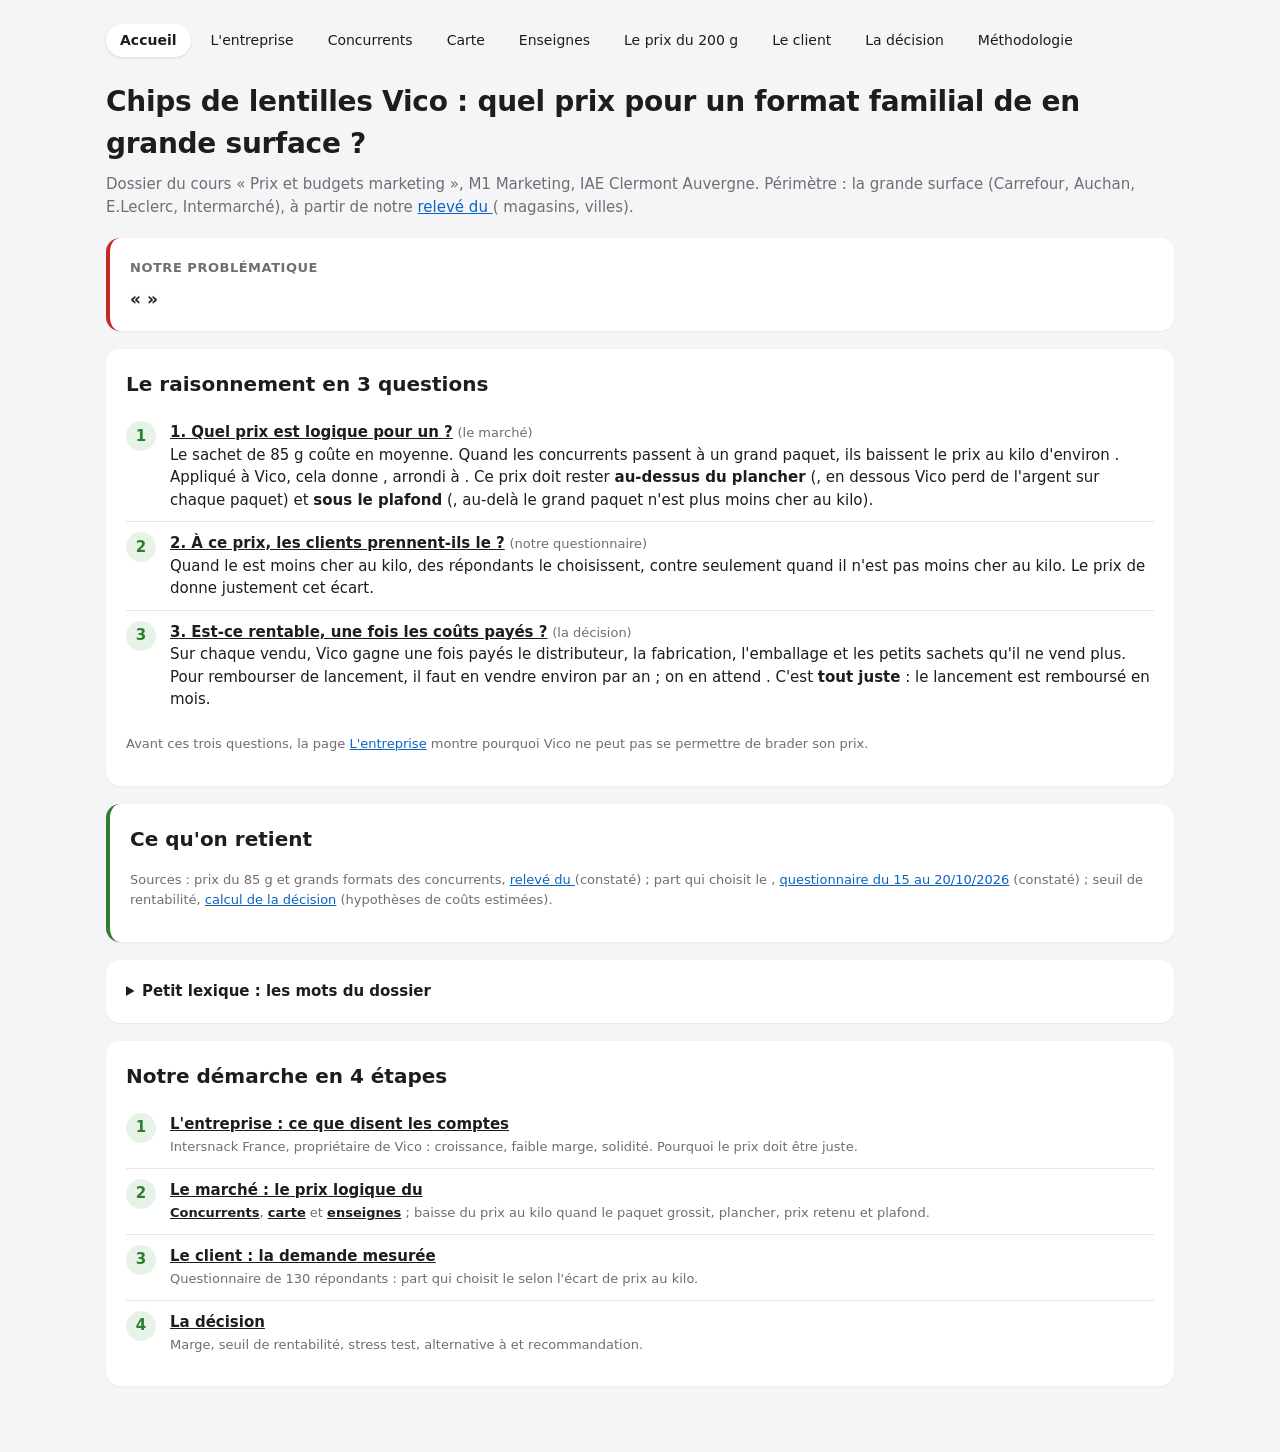
==== index.html @ 5798e936 "index : encarts explicatifs « En clair » Co-Authored-By: Claude Opus 5.5 <noreply@anthropic.com>" ====
<!doctype html>
<html lang="fr">
<head>
<meta charset="utf-8">
<meta name="viewport" content="width=device-width,initial-scale=1">
<title>Vico chips de lentilles — prix d'un format familial</title>
<link rel="stylesheet" href="assets/style.css">
<script src="assets/donnees.js"></script>
<script src="assets/config.js"></script>
<script src="assets/resultats.js"></script>
<script src="assets/app.js"></script>
</head>
<body>
<div class="wrap">
  <h1>Chips de lentilles Vico : quel prix pour un format familial de <span class="g200"></span> en grande surface ?</h1>
  <p class="lead">Dossier du cours « Prix et budgets marketing », M1 Marketing, IAE Clermont Auvergne. Périmètre : la grande surface (Carrefour, Auchan, E.Leclerc, Intermarché), à partir de notre <a href="methodologie.html#releve">relevé du <span class="d"></span></a> (<span class="nMag"></span> magasins, <span class="nVil"></span> villes).</p>

  <div class="card problem">
    <h3>Notre problématique</h3>
    <q class="question" id="question"></q>
  </div>

  <div class="card">
    <h2>Le raisonnement en 3 questions</h2>
    <ol class="steps">
      <li><a href="format-familial.html">1. Quel prix est logique pour un <b data-v="g200"></b> ?</a> <span class="note">(le marché)</span><br>Le sachet de 85 g coûte <b data-v="p85"></b> en moyenne. Quand les concurrents passent à un grand paquet, ils baissent le prix au kilo d'environ <b data-v="baisse"></b>. Appliqué à Vico, cela donne <b data-v="tendance"></b>, arrondi à <b data-v="p200"></b>. Ce prix doit rester <b>au-dessus du plancher</b> (<b data-v="plancher"></b>, en dessous Vico perd de l'argent sur chaque paquet) et <b>sous le plafond</b> (<b data-v="plafond"></b>, au-delà le grand paquet n'est plus moins cher au kilo).</li>
      <li><a href="client.html">2. À ce prix, les clients prennent-ils le <b data-v="g200"></b> ?</a> <span class="note">(notre questionnaire)</span><br>Quand le <b data-v="g200"></b> est <b data-v="ecartB"></b> moins cher au kilo, <b data-v="partB"></b> des répondants le choisissent, contre <b data-v="partA"></b> seulement quand il n'est pas moins cher au kilo. Le prix de <b data-v="p200"></b> donne justement cet écart.</li>
      <li><a href="decision.html">3. Est-ce rentable, une fois les coûts payés ?</a> <span class="note">(la décision)</span><br>Sur chaque <b data-v="g200"></b> vendu, Vico gagne <b data-v="gain"></b> une fois payés le distributeur, la fabrication, l'emballage et les petits sachets qu'il ne vend plus. Pour rembourser <b data-v="cf"></b> de lancement, il faut en vendre environ <b data-v="seuilk"></b> par an ; on en attend <b data-v="volume"></b>. C'est <b>tout juste</b> : le lancement est remboursé en <b data-v="mois"></b> mois.</li>
    </ol>
    <p class="note">Avant ces trois questions, la page <a href="entreprise.html">L'entreprise</a> montre pourquoi Vico ne peut pas se permettre de brader son prix.</p>
  </div>

  <div class="grid g4" id="kpis"></div>

  <div class="card verdict">
    <h2>Ce qu'on retient</h2>
    <p id="retenir" style="font-size:16px"></p>
    <p class="note">Sources : prix du 85 g et grands formats des concurrents, <a href="methodologie.html#releve">relevé du <span class="d"></span></a> (constaté) ; part qui choisit le <span class="g200"></span>, <a href="client.html">questionnaire du 15 au 20/10/2026</a> (constaté) ; seuil de rentabilité, <a href="decision.html">calcul de la décision</a> (hypothèses de coûts estimées).</p>
  </div>

  <div class="card">
    <details class="lexique">
      <summary>Petit lexique : les mots du dossier</summary>
      <dl>
        <dt>Prix au kilo</dt><dd>Prix du paquet ÷ son poids. C'est ce qui permet de comparer un paquet de 85 g et un paquet de 200 g. Exemple : 85 g à <b data-v="p85"></b> = <b data-v="kg85b"></b>.</dd>
        <dt>Écart au kilo</dt><dd>De combien le <b data-v="g200"></b> est moins cher (ou plus cher) au kilo que le 85 g. À <b data-v="p200"></b>, il est <b data-v="ecart"></b> moins cher.</dd>
        <dt>Plancher</dt><dd>Prix en dessous duquel Vico perd de l'argent sur chaque paquet (il vient des <b>coûts</b>).</dd>
        <dt>Plafond</dt><dd>Prix au-delà duquel le grand paquet n'est plus moins cher au kilo que le petit (il vient du <b>prix du 85 g</b>).</dd>
        <dt>Marge du distributeur</dt><dd>Ce que garde le supermarché sur le prix payé par le client.</dd>
        <dt>Cannibalisation</dt><dd>Quand un client achète le <b data-v="g200"></b> au lieu du 85 g qu'il aurait acheté : Vico perd la marge de ce petit sachet.</dd>
        <dt>Seuil de rentabilité</dt><dd>Nombre de paquets à vendre pour rembourser les coûts de lancement.</dd>
        <dt>Stress test</dt><dd>On refait le calcul en imaginant qu'on s'est trompé (coûts plus élevés, moins de ventes…) pour voir si le projet tient encore.</dd>
        <dt>p (p-value)</dt><dd>Probabilité qu'une différence observée dans le questionnaire soit due au hasard. Sous 0,05, on considère la différence comme réelle.</dd>
      </dl>
    </details>
  </div>

  <div class="card">
    <h2>Notre démarche en 4 étapes</h2>
    <ol class="steps">
      <li><a href="entreprise.html">L'entreprise : ce que disent les comptes</a><br><span class="note">Intersnack France, propriétaire de Vico : croissance, faible marge, solidité. Pourquoi le prix doit être juste.</span></li>
      <li><a href="format-familial.html">Le marché : le prix logique du <span class="g200"></span></a><br><span class="note"><a href="concurrents.html">Concurrents</a>, <a href="carte.html">carte</a> et <a href="enseignes.html">enseignes</a> ; baisse du prix au kilo quand le paquet grossit, plancher, prix retenu et plafond.</span></li>
      <li><a href="client.html">Le client : la demande mesurée</a><br><span class="note">Questionnaire de 130 répondants : part qui choisit le <span class="g200"></span> selon l'écart de prix au kilo.</span></li>
      <li><a href="decision.html">La décision</a><br><span class="note">Marge, seuil de rentabilité, stress test, alternative à <span class="p399"></span> et recommandation.</span></li>
    </ol>
  </div>
</div>
<script>
const R = modele();
document.querySelectorAll('.d').forEach(e => e.textContent = DATA.date);
document.querySelectorAll('.g200').forEach(e => e.textContent = G200 + ' g');
document.querySelectorAll('.nMag').forEach(e => e.textContent = DATA.magasins.length);
document.querySelectorAll('.nVil').forEach(e => e.textContent = DATA.villes.length);
document.querySelectorAll('.p399').forEach(e => e.textContent = eur(Math.ceil(T_CHIPS.prix * 10) / 10 - 0.01));
document.getElementById('question').textContent = `À quel prix Vico doit-elle vendre un format familial de ${G200} g de ses chips de lentilles en grande surface, et combien doit-elle en vendre pour que ce soit rentable ?`;

const marge = R.volume / R.seuil - 1;   // de combien les ventes attendues dépassent le seuil
const tient = R.resultat < 0 ? 'la rentabilité n\'est pas atteinte' : marge < 0.1 ? 'la rentabilité tient à peine' : 'la rentabilité est atteinte, avec une marge de sécurité limitée';
document.getElementById('retenir').innerHTML =
  `En grande surface, le sachet de 85 g coûte <b>${eur(PRIX85)}</b> en moyenne (${L_RELEVE()}). ` +
  `D'après les grands formats des concurrents, un ${G200} g logique coûte <b>${eur(CONFIG.PRIX_200)}</b>, soit ${pcta(ecArr(R.ecart))} de ${R.ecart < 0 ? 'moins' : 'plus'} au kilo. ` +
  `À cet écart, <b>${pcta(R.part)}</b> des acheteurs choisissent le ${G200} g (${L_QUEST()}). ` +
  `Mais il faut en vendre environ <b>${nb(Math.round(R.seuil / 1000) * 1000)}</b> par an pour couvrir le lancement : ${tient}, d'où notre recommandation d'un <b>test en magasin</b>.`;

document.getElementById('kpis').innerHTML = [
  [eur(PRIX85), 'Prix moyen du Vico 85 g', `${eur(KG85)}/kg, ${L_RELEVE()}`],
  [eur(CONFIG.PRIX_200), `Prix retenu pour le ${G200} g`, `${pct(ecArr(R.ecart))} au kilo ; tendance des concurrents : ${eur(T_TOUS.prix)}`],
  [pcta(R.part), `Choisissent le ${G200} g`, `à ${pct(ecArr(R.pm.version.ecart))} au kilo (version ${R.pm.version.id}, ${L_QUEST('questionnaire')})`],
  [nb(R.seuil), 'Seuil de rentabilité (sachets par an)', `<span class="${R.resultat >= 0 ? 'ok' : 'ko'}">résultat prévu ${R.resultat >= 0 ? '+' : '−'}${nb(Math.abs(R.resultat))} €</span>`]
].map(([a, b, c]) => `<div class="card kpi"><div class="v">${a}</div><div class="l">${b}</div><div class="s">${c}</div></div>`).join('');
</script>
</body>
</html>
---- assets/style.css ----
:root{
  --bg:#f5f5f7; --card:#fff; --ink:#1d1d1f; --muted:#6e6e73; --line:#e5e5ea;
  --accent:#2f7d32; --accent-soft:#e8f3e8; --vico:#c62828;
  --direct:#2e7d32; --indirect:#1565c0; --substitut:#ef6c00; --ref:#c62828;
  --good:#2e7d32; --bad:#c62828;
}
*{box-sizing:border-box}
body{margin:0;background:var(--bg);color:var(--ink);font-family:system-ui,-apple-system,"Segoe UI",sans-serif;font-size:15px;line-height:1.5}
.wrap{max-width:1100px;margin:0 auto;padding:24px 16px 48px}
nav.top{display:flex;flex-wrap:wrap;gap:6px;margin-bottom:24px}
nav.top a{padding:6px 14px;border-radius:999px;color:var(--ink);text-decoration:none;font-size:14px}
nav.top a:hover{background:#e8e8ed}
nav.top a.on{background:#fff;font-weight:600;box-shadow:0 1px 3px rgba(0,0,0,.12)}
h1{font-size:28px;margin:0 0 8px;letter-spacing:-.01em}
h2{font-size:20px;margin:0 0 12px}
h3{font-size:13px;text-transform:uppercase;letter-spacing:.04em;color:var(--muted);margin:0 0 10px}
p.lead{color:var(--muted);margin:0 0 20px}
.card{background:var(--card);border-radius:14px;padding:20px;margin-bottom:18px;box-shadow:0 1px 2px rgba(0,0,0,.05)}
.grid{display:grid;gap:18px}
.g2{grid-template-columns:repeat(auto-fit,minmax(320px,1fr))}
.g3{grid-template-columns:repeat(auto-fit,minmax(240px,1fr))}
.g4{grid-template-columns:repeat(auto-fit,minmax(200px,1fr))}
.kpi .v{font-size:28px;font-weight:700;letter-spacing:-.02em}
.kpi .l{color:var(--muted);font-size:13px}
.kpi .s{font-size:13px;margin-top:4px}
.problem{border-left:4px solid var(--vico);background:#fff}
.problem q{font-size:17px;font-weight:600;quotes:"« " " »"}
.tag{display:inline-block;padding:1px 8px;border-radius:999px;font-size:12px;font-weight:600}
.t-ref{background:#fdecea;color:var(--ref)} .t-direct{background:#e8f3e8;color:var(--direct)}
.t-indirect{background:#e3eefb;color:var(--indirect)} .t-substitut{background:#fff1e0;color:var(--substitut)}
table{width:100%;border-collapse:collapse;font-size:14px}
th,td{padding:7px 8px;border-bottom:1px solid var(--line);text-align:left;vertical-align:top}
th{font-size:12px;text-transform:uppercase;letter-spacing:.03em;color:var(--muted);font-weight:600}
td.n,th.n{text-align:right;font-variant-numeric:tabular-nums}
tr.vico td{background:#fff5f5;font-weight:600}
.scroll{overflow-x:auto}
.controls{display:flex;flex-wrap:wrap;gap:12px;align-items:end;margin-bottom:14px}
.controls label{font-size:12px;color:var(--muted);display:flex;flex-direction:column;gap:4px}
select,input[type=number]{font:inherit;padding:6px 8px;border:1px solid var(--line);border-radius:8px;background:#fff}
#map{height:520px;border-radius:12px}
.chart{position:relative;height:420px}
.chart.sm{height:300px}
.note{font-size:13px;color:var(--muted)}
.steps{counter-reset:s;list-style:none;padding:0;margin:0}
.steps li{counter-increment:s;padding:10px 0 10px 44px;position:relative;border-bottom:1px solid var(--line)}
.steps li:last-child{border-bottom:0}
.steps li::before{content:counter(s);position:absolute;left:0;top:10px;width:30px;height:30px;border-radius:50%;background:var(--accent-soft);color:var(--accent);font-weight:700;display:flex;align-items:center;justify-content:center}
.steps a{color:var(--ink);font-weight:600}
.heat td.n{font-weight:600}
.legend{display:flex;gap:14px;flex-wrap:wrap;font-size:13px;color:var(--muted)}
.legend i{display:inline-block;width:10px;height:10px;border-radius:50%;margin-right:5px;vertical-align:middle}
.sim label{display:block;margin-bottom:14px;font-size:14px}
.sim label span.val{float:right;font-weight:700}
.sim input[type=range]{width:100%}
.big{font-size:34px;font-weight:800;letter-spacing:-.02em}
.ok{color:var(--good)} .ko{color:var(--bad)}
footer{margin-top:30px;color:var(--muted);font-size:13px;text-align:center}
a{color:#0b63c4}
@media (max-width:600px){h1{font-size:23px}#map{height:400px}.chart{height:360px}}
/* Ajouts : sources, constaté / estimé, calculs */
.a-sourcer{background:#fff59d;color:#c62828;font-weight:700;padding:0 4px;border-radius:3px;white-space:nowrap}
.t-constate{background:#e3eefb;color:#1565c0} .t-estime{background:#fff1e0;color:#ef6c00}
.question{font-size:22px;font-weight:700;line-height:1.35;quotes:"« " " »"}
.calc{font-family:ui-monospace,Consolas,monospace;font-size:13px;background:#f5f5f7;border-radius:8px;padding:10px 12px;margin:8px 0;overflow-x:auto;white-space:pre-wrap}
.verdict{border-left:4px solid var(--good)} .verdict.ko{border-left-color:var(--bad);color:inherit}
td.vert{background:#e8f3e8;color:var(--good);font-weight:600} td.rouge{background:#fdecea;color:var(--bad);font-weight:600}
.archive{background:#fff3cd;border:1px solid #f0c36d;color:#7a5200;padding:10px 14px;border-radius:10px;font-weight:600;margin-bottom:14px}
/* Encarts explicatifs « En clair » */
.encart{background:#eef5fd;border-left:4px solid #1565c0;border-radius:10px;padding:12px 16px;margin:0 0 18px;font-size:15px}
.encart>.titre{display:block;font-size:12px;font-weight:700;text-transform:uppercase;letter-spacing:.05em;color:#1565c0;margin-bottom:4px}
.encart p{margin:6px 0}
.encart ol,.encart ul{margin:6px 0;padding-left:20px}
.encart.attention{background:#fff8e1;border-left-color:#ef6c00}
.encart.attention>.titre{color:#ef6c00}
.card .encart{margin:12px 0 0}
details.lexique summary{cursor:pointer;font-weight:700}
details.lexique dt{font-weight:700;margin-top:8px}
details.lexique dd{margin:2px 0 0 0;color:var(--muted)}
/* Fil des 4 étapes */
.fil{background:#fff;border-radius:14px;padding:12px 16px;margin:-8px 0 20px;box-shadow:0 1px 2px rgba(0,0,0,.05)}
.fil-etapes{display:flex;flex-wrap:wrap;gap:6px}
.fil-etapes a{display:flex;align-items:center;gap:6px;padding:4px 12px 4px 4px;border-radius:999px;background:#f5f5f7;color:var(--muted);text-decoration:none;font-size:13px;font-weight:600}
.fil-etapes a span{display:inline-flex;align-items:center;justify-content:center;width:22px;height:22px;border-radius:50%;background:#e5e5ea;color:var(--muted);font-size:12px}
.fil-etapes a.fait span{background:var(--accent-soft);color:var(--accent)}
.fil-etapes a.on{background:var(--accent);color:#fff}
.fil-etapes a.on span{background:#fff;color:var(--accent)}
.fil-q{margin-top:8px;font-size:14px}
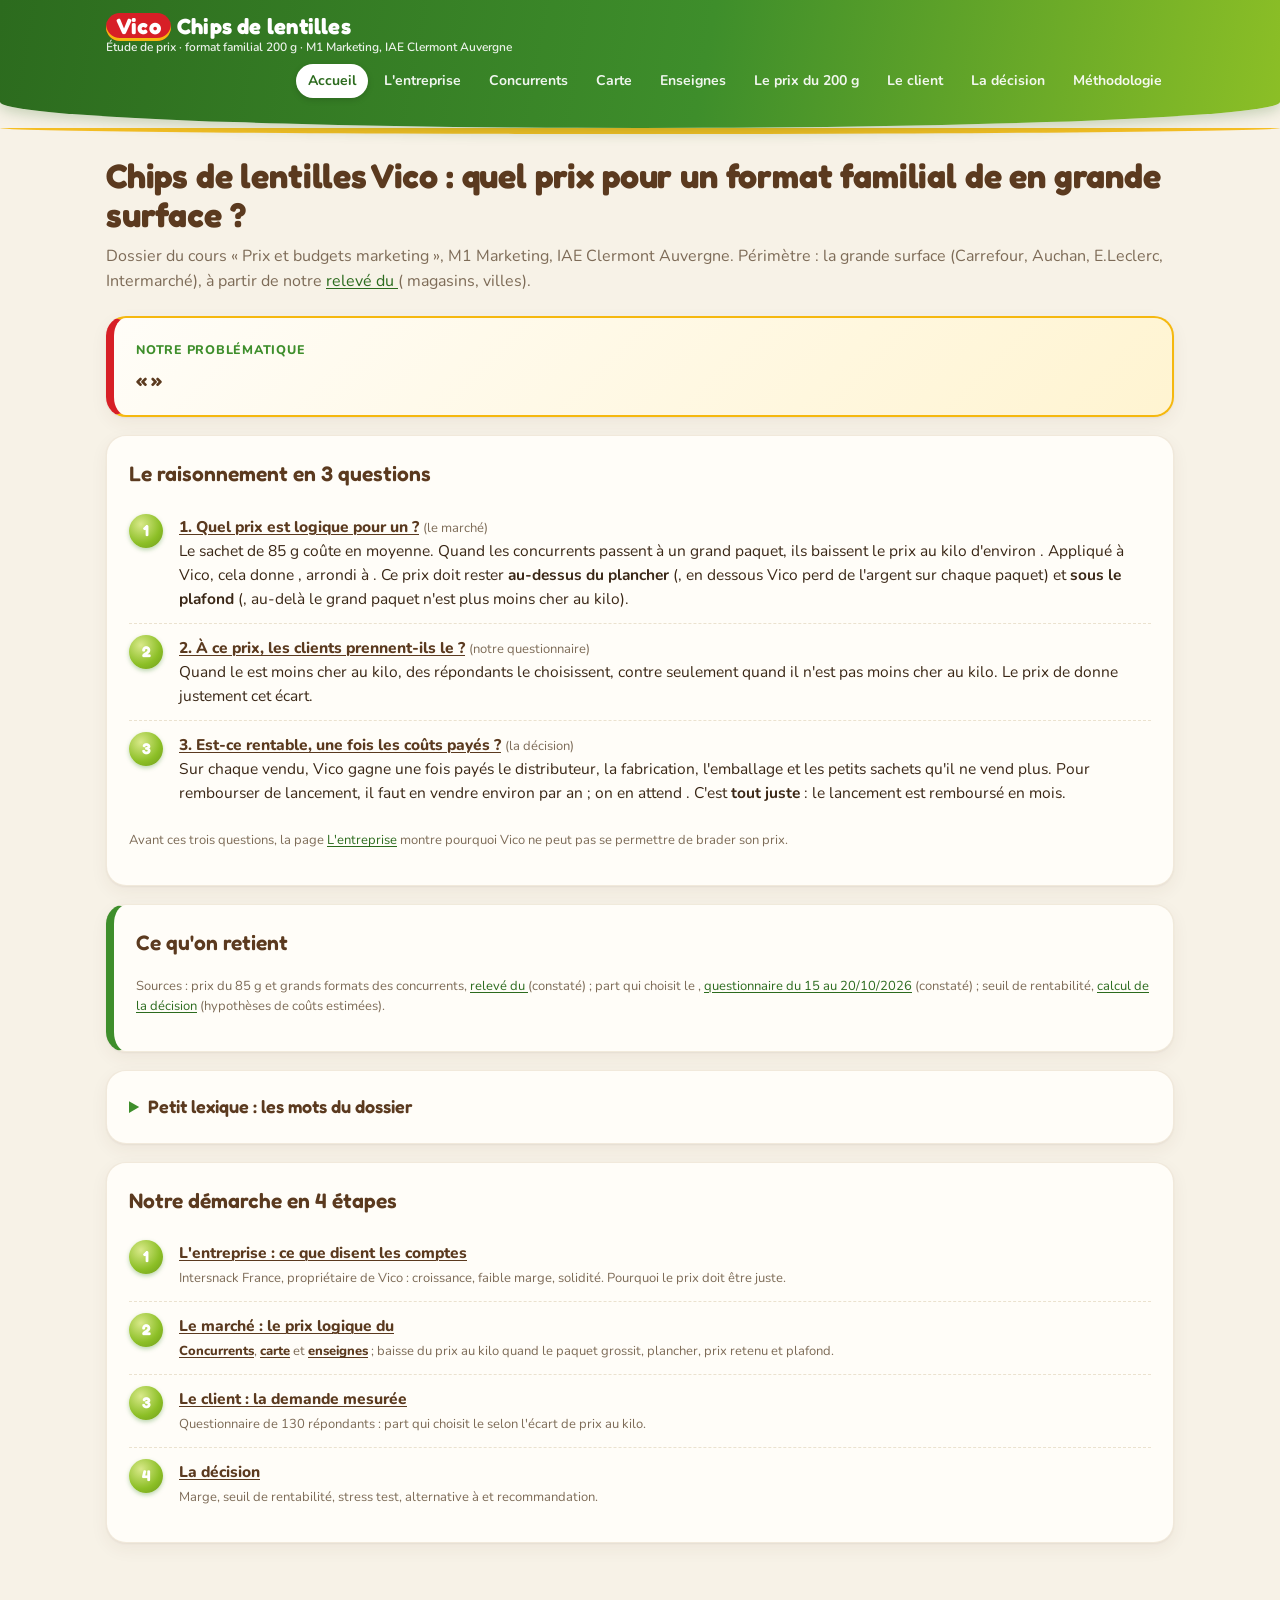
==== commit 5a727626: "Numéro de version sur les fichiers CSS/JS pour forcer l'affichage des mises à jour Co-Authored-By: C" ====
--- a/index.html
+++ b/index.html
@@ -4,11 +4,11 @@
 <meta charset="utf-8">
 <meta name="viewport" content="width=device-width,initial-scale=1">
 <title>Vico chips de lentilles — prix d'un format familial</title>
-<link rel="stylesheet" href="assets/style.css">
-<script src="assets/donnees.js"></script>
-<script src="assets/config.js"></script>
-<script src="assets/resultats.js"></script>
-<script src="assets/app.js"></script>
+<link rel="stylesheet" href="assets/style.css?v=20261123b">
+<script src="assets/donnees.js?v=20261123b"></script>
+<script src="assets/config.js?v=20261123b"></script>
+<script src="assets/resultats.js?v=20261123b"></script>
+<script src="assets/app.js?v=20261123b"></script>
 </head>
 <body>
 <div class="wrap">
@@ -86,7 +86,7 @@
   [eur(PRIX85), 'Prix moyen du Vico 85 g', `${eur(KG85)}/kg, ${L_RELEVE()}`],
   [eur(CONFIG.PRIX_200), `Prix retenu pour le ${G200} g`, `${pct(ecArr(R.ecart))} au kilo ; tendance des concurrents : ${eur(T_TOUS.prix)}`],
   [pcta(R.part), `Choisissent le ${G200} g`, `à ${pct(ecArr(R.pm.version.ecart))} au kilo (version ${R.pm.version.id}, ${L_QUEST('questionnaire')})`],
-  [nb(R.seuil), 'Seuil de rentabilité (sachets par an)', `<span class="${R.resultat >= 0 ? 'ok' : 'ko'}">résultat prévu ${R.resultat >= 0 ? '+' : '−'}${nb(Math.abs(R.resultat))} €</span>`]
+  [nb(R.seuil), 'Seuil de rentabilité (sachets par an)', `<span class="${R.resultat >= 0 ? 'ok' : 'ko'}">résultat prévu ${R.resultat >= 0 ? '+' : '−'}${nb(Math.abs(R.resultat))} €</span>`]
 ].map(([a, b, c]) => `<div class="card kpi"><div class="v">${a}</div><div class="l">${b}</div><div class="s">${c}</div></div>`).join('');
 </script>
 </body>
--- a/assets/style.css
+++ b/assets/style.css
@@ -1,87 +1,145 @@
+/* =====================================================================
+   Style du site, inspiré de l'univers du sachet Vico chips de lentilles :
+   fond crème, vert feuille, rouge Vico, jaune soleil, texte brun.
+   ===================================================================== */
+@import url('https://fonts.googleapis.com/css2?family=Fredoka:wght@500;600;700&family=Nunito:wght@400;600;700;800&display=swap');
+
 :root{
-  --bg:#f5f5f7; --card:#fff; --ink:#1d1d1f; --muted:#6e6e73; --line:#e5e5ea;
-  --accent:#2f7d32; --accent-soft:#e8f3e8; --vico:#c62828;
-  --direct:#2e7d32; --indirect:#1565c0; --substitut:#ef6c00; --ref:#c62828;
-  --good:#2e7d32; --bad:#c62828;
+  --bg:#f7f2e7; --card:#fffdf8; --ink:#3a2716; --muted:#7d6b57; --line:#ebe2cf;
+  --vert:#3e8e2b; --vert-fonce:#2c6b1e; --vert-clair:#8cbf26; --vert-pale:#eaf3dc;
+  --rouge:#d71f26; --rouge-pale:#fde9e7; --jaune:#f5b80f; --jaune-pale:#fff4d1; --orange:#ef7d00; --brun:#5b3a1f;
+  --accent:var(--vert); --accent-soft:var(--vert-pale); --vico:var(--rouge);
+  --direct:var(--vert); --indirect:var(--brun); --substitut:var(--orange); --ref:var(--rouge);
+  --good:#2f7d1f; --bad:#c81e25;
+  --titre:'Fredoka','Nunito',system-ui,sans-serif;
+  --ombre:0 1px 2px rgba(91,58,31,.06),0 6px 18px rgba(91,58,31,.06);
 }
 *{box-sizing:border-box}
-body{margin:0;background:var(--bg);color:var(--ink);font-family:system-ui,-apple-system,"Segoe UI",sans-serif;font-size:15px;line-height:1.5}
-.wrap{max-width:1100px;margin:0 auto;padding:24px 16px 48px}
-nav.top{display:flex;flex-wrap:wrap;gap:6px;margin-bottom:24px}
-nav.top a{padding:6px 14px;border-radius:999px;color:var(--ink);text-decoration:none;font-size:14px}
-nav.top a:hover{background:#e8e8ed}
-nav.top a.on{background:#fff;font-weight:600;box-shadow:0 1px 3px rgba(0,0,0,.12)}
-h1{font-size:28px;margin:0 0 8px;letter-spacing:-.01em}
-h2{font-size:20px;margin:0 0 12px}
-h3{font-size:13px;text-transform:uppercase;letter-spacing:.04em;color:var(--muted);margin:0 0 10px}
-p.lead{color:var(--muted);margin:0 0 20px}
-.card{background:var(--card);border-radius:14px;padding:20px;margin-bottom:18px;box-shadow:0 1px 2px rgba(0,0,0,.05)}
+body{margin:0;background:var(--bg);color:var(--ink);font-family:'Nunito',system-ui,-apple-system,"Segoe UI",sans-serif;font-size:15.5px;line-height:1.55}
+a{color:var(--vert-fonce);text-decoration-thickness:1px;text-underline-offset:2px}
+a:hover{color:var(--rouge)}
+
+/* ---------- Bandeau d'en-tête (comme le haut vert du sachet) ---------- */
+.bandeau{background:linear-gradient(100deg,var(--vert-fonce) 0%,var(--vert) 55%,var(--vert-clair) 100%);color:#fff;position:relative;padding:14px 0 30px;border-radius:0 0 50% 50% / 0 0 26px 26px;box-shadow:0 4px 14px rgba(44,107,30,.25)}
+.bandeau::after{content:"";position:absolute;left:0;right:0;bottom:-6px;height:6px;background:var(--jaune);border-radius:0 0 50% 50% / 0 0 6px 6px;opacity:.9;z-index:-1}
+.bandeau-in{max-width:1100px;margin:0 auto;padding:0 16px;display:flex;flex-wrap:wrap;align-items:center;gap:10px 24px}
+.marque{display:flex;flex-direction:column;color:#fff;text-decoration:none;line-height:1.1}
+.marque:hover{color:#fff}
+.marque .m1{font-family:var(--titre);font-size:22px;font-weight:700;letter-spacing:.01em}
+.marque .m1 b{background:var(--rouge);border-radius:999px;padding:0 10px 2px;margin-right:6px;box-shadow:inset 0 -3px 0 var(--jaune)}
+.marque .m2{font-size:12px;opacity:.9;font-weight:600;margin-top:3px}
+nav.top{display:flex;flex-wrap:wrap;gap:4px;margin:0 0 0 auto}
+nav.top a{padding:6px 12px;border-radius:999px;color:#fff;text-decoration:none;font-size:14px;font-weight:700;opacity:.92}
+nav.top a:hover{background:rgba(255,255,255,.16);color:#fff;opacity:1}
+nav.top a.on{background:#fff;color:var(--vert-fonce);opacity:1;box-shadow:0 2px 6px rgba(0,0,0,.15)}
+
+.wrap{max-width:1100px;margin:0 auto;padding:28px 16px 48px}
+
+/* ---------- Titres ---------- */
+h1{font-family:var(--titre);font-weight:700;font-size:34px;line-height:1.15;color:var(--brun);margin:0 0 10px;letter-spacing:-.005em}
+h2{font-family:var(--titre);font-weight:600;font-size:21px;color:var(--brun);margin:0 0 12px}
+h3{font-size:12.5px;text-transform:uppercase;letter-spacing:.06em;color:var(--vert);font-weight:800;margin:0 0 10px}
+p.lead{color:var(--muted);margin:0 0 22px;font-size:16px}
+
+/* ---------- Cartes et grilles ---------- */
+.card{background:var(--card);border-radius:20px;padding:22px;margin-bottom:18px;box-shadow:var(--ombre);border:1px solid rgba(235,226,207,.7)}
 .grid{display:grid;gap:18px}
 .g2{grid-template-columns:repeat(auto-fit,minmax(320px,1fr))}
 .g3{grid-template-columns:repeat(auto-fit,minmax(240px,1fr))}
 .g4{grid-template-columns:repeat(auto-fit,minmax(200px,1fr))}
-.kpi .v{font-size:28px;font-weight:700;letter-spacing:-.02em}
-.kpi .l{color:var(--muted);font-size:13px}
+.kpi{border-top:5px solid var(--vert-clair)}
+.grid .kpi:nth-child(4n+2){border-top-color:var(--jaune)}
+.grid .kpi:nth-child(4n+3){border-top-color:var(--orange)}
+.grid .kpi:nth-child(4n+4){border-top-color:var(--rouge)}
+.kpi .v{font-family:var(--titre);font-size:30px;font-weight:700;color:var(--brun);letter-spacing:-.01em}
+.kpi .l{color:var(--muted);font-size:13px;font-weight:700}
 .kpi .s{font-size:13px;margin-top:4px}
-.problem{border-left:4px solid var(--vico);background:#fff}
-.problem q{font-size:17px;font-weight:600;quotes:"« " " »"}
-.tag{display:inline-block;padding:1px 8px;border-radius:999px;font-size:12px;font-weight:600}
-.t-ref{background:#fdecea;color:var(--ref)} .t-direct{background:#e8f3e8;color:var(--direct)}
-.t-indirect{background:#e3eefb;color:var(--indirect)} .t-substitut{background:#fff1e0;color:var(--substitut)}
+
+/* Problématique : encadré façon étiquette */
+.problem{background:linear-gradient(135deg,#fffdf8 0%,var(--jaune-pale) 100%);border:2px solid var(--jaune);border-left:8px solid var(--rouge)}
+.problem q{font-size:17px;font-weight:700;quotes:"« " " »"}
+.question{font-family:var(--titre);font-size:24px;font-weight:600;line-height:1.3;color:var(--brun);quotes:"« " " »"}
+.verdict{border-left:8px solid var(--vert)} .verdict.ko{border-left-color:var(--bad);color:inherit}
+
+/* Étiquettes */
+.tag{display:inline-block;padding:2px 10px;border-radius:999px;font-size:12px;font-weight:800}
+.t-ref{background:var(--rouge-pale);color:var(--rouge)} .t-direct{background:var(--vert-pale);color:var(--vert-fonce)}
+.t-indirect{background:#f1e6da;color:var(--brun)} .t-substitut{background:#fff0dc;color:var(--orange)}
+.t-constate{background:var(--vert-pale);color:var(--vert-fonce)} .t-estime{background:var(--jaune-pale);color:#9a6a00}
+
+/* ---------- Tableaux ---------- */
 table{width:100%;border-collapse:collapse;font-size:14px}
-th,td{padding:7px 8px;border-bottom:1px solid var(--line);text-align:left;vertical-align:top}
-th{font-size:12px;text-transform:uppercase;letter-spacing:.03em;color:var(--muted);font-weight:600}
+th,td{padding:8px 9px;border-bottom:1px solid var(--line);text-align:left;vertical-align:top}
+th{font-size:11.5px;text-transform:uppercase;letter-spacing:.05em;color:var(--vert);font-weight:800;border-bottom:2px solid var(--vert-pale)}
 td.n,th.n{text-align:right;font-variant-numeric:tabular-nums}
-tr.vico td{background:#fff5f5;font-weight:600}
+tr.vico td{background:var(--rouge-pale);font-weight:700}
+tbody tr:hover td,table tr:hover td{background-color:rgba(140,191,38,.07)}
+tr.vico:hover td{background:var(--rouge-pale)}
+td.vert{background:var(--vert-pale);color:var(--good);font-weight:700} td.rouge{background:var(--rouge-pale);color:var(--bad);font-weight:700}
 .scroll{overflow-x:auto}
+.heat td.n{font-weight:700}
+
+/* ---------- Formulaires, curseurs ---------- */
 .controls{display:flex;flex-wrap:wrap;gap:12px;align-items:end;margin-bottom:14px}
-.controls label{font-size:12px;color:var(--muted);display:flex;flex-direction:column;gap:4px}
-select,input[type=number]{font:inherit;padding:6px 8px;border:1px solid var(--line);border-radius:8px;background:#fff}
-#map{height:520px;border-radius:12px}
+.controls label{font-size:12px;color:var(--muted);display:flex;flex-direction:column;gap:4px;font-weight:700}
+select,input[type=number]{font:inherit;padding:7px 10px;border:1.5px solid var(--line);border-radius:10px;background:#fff;color:var(--ink)}
+select:focus,input:focus{outline:2px solid var(--vert-clair);outline-offset:1px}
+.sim label{display:block;margin-bottom:14px;font-size:14px;font-weight:600}
+.sim label span.val{float:right;font-weight:800;color:var(--vert-fonce)}
+.sim input[type=range]{width:100%;accent-color:var(--vert)}
+
+/* ---------- Graphiques, carte ---------- */
+#map{height:520px;border-radius:16px}
 .chart{position:relative;height:420px}
 .chart.sm{height:300px}
+.legend{display:flex;gap:14px;flex-wrap:wrap;font-size:13px;color:var(--muted);font-weight:600}
+.legend i{display:inline-block;width:10px;height:10px;border-radius:50%;margin-right:5px;vertical-align:middle}
+
+/* ---------- Textes utilitaires ---------- */
 .note{font-size:13px;color:var(--muted)}
+.big{font-family:var(--titre);font-size:36px;font-weight:700;color:var(--brun);letter-spacing:-.01em}
+.ok{color:var(--good)} .ko{color:var(--bad)}
+.calc{font-family:ui-monospace,Consolas,monospace;font-size:13px;background:#f6f0e2;border:1px dashed #e2d5b8;border-radius:10px;padding:10px 12px;margin:8px 0;overflow-x:auto;white-space:pre-wrap;color:#4a3420}
+.a-sourcer{background:#fff59d;color:#c62828;font-weight:800;padding:0 4px;border-radius:3px;white-space:nowrap}
+.archive{background:var(--jaune-pale);border:1px solid var(--jaune);color:#7a5200;padding:10px 14px;border-radius:12px;font-weight:700;margin-bottom:14px}
+
+/* ---------- Démarche en étapes (pastilles comme les lentilles) ---------- */
 .steps{counter-reset:s;list-style:none;padding:0;margin:0}
-.steps li{counter-increment:s;padding:10px 0 10px 44px;position:relative;border-bottom:1px solid var(--line)}
+.steps li{counter-increment:s;padding:12px 0 12px 50px;position:relative;border-bottom:1px dashed var(--line)}
 .steps li:last-child{border-bottom:0}
-.steps li::before{content:counter(s);position:absolute;left:0;top:10px;width:30px;height:30px;border-radius:50%;background:var(--accent-soft);color:var(--accent);font-weight:700;display:flex;align-items:center;justify-content:center}
-.steps a{color:var(--ink);font-weight:600}
-.heat td.n{font-weight:600}
-.legend{display:flex;gap:14px;flex-wrap:wrap;font-size:13px;color:var(--muted)}
-.legend i{display:inline-block;width:10px;height:10px;border-radius:50%;margin-right:5px;vertical-align:middle}
-.sim label{display:block;margin-bottom:14px;font-size:14px}
-.sim label span.val{float:right;font-weight:700}
-.sim input[type=range]{width:100%}
-.big{font-size:34px;font-weight:800;letter-spacing:-.02em}
-.ok{color:var(--good)} .ko{color:var(--bad)}
-footer{margin-top:30px;color:var(--muted);font-size:13px;text-align:center}
-a{color:#0b63c4}
-@media (max-width:600px){h1{font-size:23px}#map{height:400px}.chart{height:360px}}
-/* Ajouts : sources, constaté / estimé, calculs */
-.a-sourcer{background:#fff59d;color:#c62828;font-weight:700;padding:0 4px;border-radius:3px;white-space:nowrap}
-.t-constate{background:#e3eefb;color:#1565c0} .t-estime{background:#fff1e0;color:#ef6c00}
-.question{font-size:22px;font-weight:700;line-height:1.35;quotes:"« " " »"}
-.calc{font-family:ui-monospace,Consolas,monospace;font-size:13px;background:#f5f5f7;border-radius:8px;padding:10px 12px;margin:8px 0;overflow-x:auto;white-space:pre-wrap}
-.verdict{border-left:4px solid var(--good)} .verdict.ko{border-left-color:var(--bad);color:inherit}
-td.vert{background:#e8f3e8;color:var(--good);font-weight:600} td.rouge{background:#fdecea;color:var(--bad);font-weight:600}
-.archive{background:#fff3cd;border:1px solid #f0c36d;color:#7a5200;padding:10px 14px;border-radius:10px;font-weight:600;margin-bottom:14px}
-/* Encarts explicatifs « En clair » */
-.encart{background:#eef5fd;border-left:4px solid #1565c0;border-radius:10px;padding:12px 16px;margin:0 0 18px;font-size:15px}
-.encart>.titre{display:block;font-size:12px;font-weight:700;text-transform:uppercase;letter-spacing:.05em;color:#1565c0;margin-bottom:4px}
+.steps li::before{content:counter(s);position:absolute;left:0;top:11px;width:34px;height:34px;border-radius:50%;background:radial-gradient(circle at 35% 30%,#d9e98a,var(--vert-clair) 60%,#6d9a1c);color:#fff;font-family:var(--titre);font-weight:700;display:flex;align-items:center;justify-content:center;box-shadow:0 2px 4px rgba(62,142,43,.35)}
+.steps a{color:var(--brun);font-weight:800}
+
+/* ---------- Encarts « En clair » ---------- */
+.encart{background:var(--vert-pale);border-left:6px solid var(--vert-clair);border-radius:14px;padding:13px 18px;margin:0 0 18px;font-size:15px}
+.encart>.titre{display:inline-block;font-size:11.5px;font-weight:800;text-transform:uppercase;letter-spacing:.07em;color:#fff;background:var(--vert);border-radius:999px;padding:2px 10px;margin-bottom:6px}
 .encart p{margin:6px 0}
 .encart ol,.encart ul{margin:6px 0;padding-left:20px}
-.encart.attention{background:#fff8e1;border-left-color:#ef6c00}
-.encart.attention>.titre{color:#ef6c00}
+.encart.attention{background:var(--jaune-pale);border-left-color:var(--jaune)}
+.encart.attention>.titre{background:var(--orange)}
 .card .encart{margin:12px 0 0}
-details.lexique summary{cursor:pointer;font-weight:700}
-details.lexique dt{font-weight:700;margin-top:8px}
+details.lexique summary{cursor:pointer;font-family:var(--titre);font-weight:600;font-size:18px;color:var(--brun)}
+details.lexique summary::marker{color:var(--vert)}
+details.lexique dt{font-weight:800;margin-top:10px;color:var(--vert-fonce)}
 details.lexique dd{margin:2px 0 0 0;color:var(--muted)}
-/* Fil des 4 étapes */
-.fil{background:#fff;border-radius:14px;padding:12px 16px;margin:-8px 0 20px;box-shadow:0 1px 2px rgba(0,0,0,.05)}
+
+/* ---------- Fil des 4 étapes ---------- */
+.fil{background:var(--card);border-radius:18px;padding:12px 16px;margin:0 0 24px;box-shadow:var(--ombre)}
 .fil-etapes{display:flex;flex-wrap:wrap;gap:6px}
-.fil-etapes a{display:flex;align-items:center;gap:6px;padding:4px 12px 4px 4px;border-radius:999px;background:#f5f5f7;color:var(--muted);text-decoration:none;font-size:13px;font-weight:600}
-.fil-etapes a span{display:inline-flex;align-items:center;justify-content:center;width:22px;height:22px;border-radius:50%;background:#e5e5ea;color:var(--muted);font-size:12px}
-.fil-etapes a.fait span{background:var(--accent-soft);color:var(--accent)}
-.fil-etapes a.on{background:var(--accent);color:#fff}
-.fil-etapes a.on span{background:#fff;color:var(--accent)}
+.fil-etapes a{display:flex;align-items:center;gap:6px;padding:4px 12px 4px 4px;border-radius:999px;background:#f3ecdc;color:var(--muted);text-decoration:none;font-size:13px;font-weight:800}
+.fil-etapes a span{display:inline-flex;align-items:center;justify-content:center;width:22px;height:22px;border-radius:50%;background:#e6dbc4;color:var(--muted);font-size:12px}
+.fil-etapes a.fait span{background:var(--vert-clair);color:#fff}
+.fil-etapes a.on{background:var(--vert);color:#fff}
+.fil-etapes a.on span{background:var(--jaune);color:var(--brun)}
 .fil-q{margin-top:8px;font-size:14px}
+.fil-q b{font-family:var(--titre);font-weight:600;font-size:16px;color:var(--brun)}
+
+/* ---------- Pied de page ---------- */
+footer{margin-top:36px;color:#fff;font-size:13px;text-align:center;background:var(--brun);border-radius:20px;padding:16px 20px}
+footer a{color:var(--jaune)}
+
+@media (max-width:700px){
+  h1{font-size:26px} .question{font-size:20px} #map{height:400px} .chart{height:360px}
+  nav.top{margin:0} nav.top a{padding:5px 9px;font-size:13px}
+  .bandeau{border-radius:0 0 24px 24px}
+}
